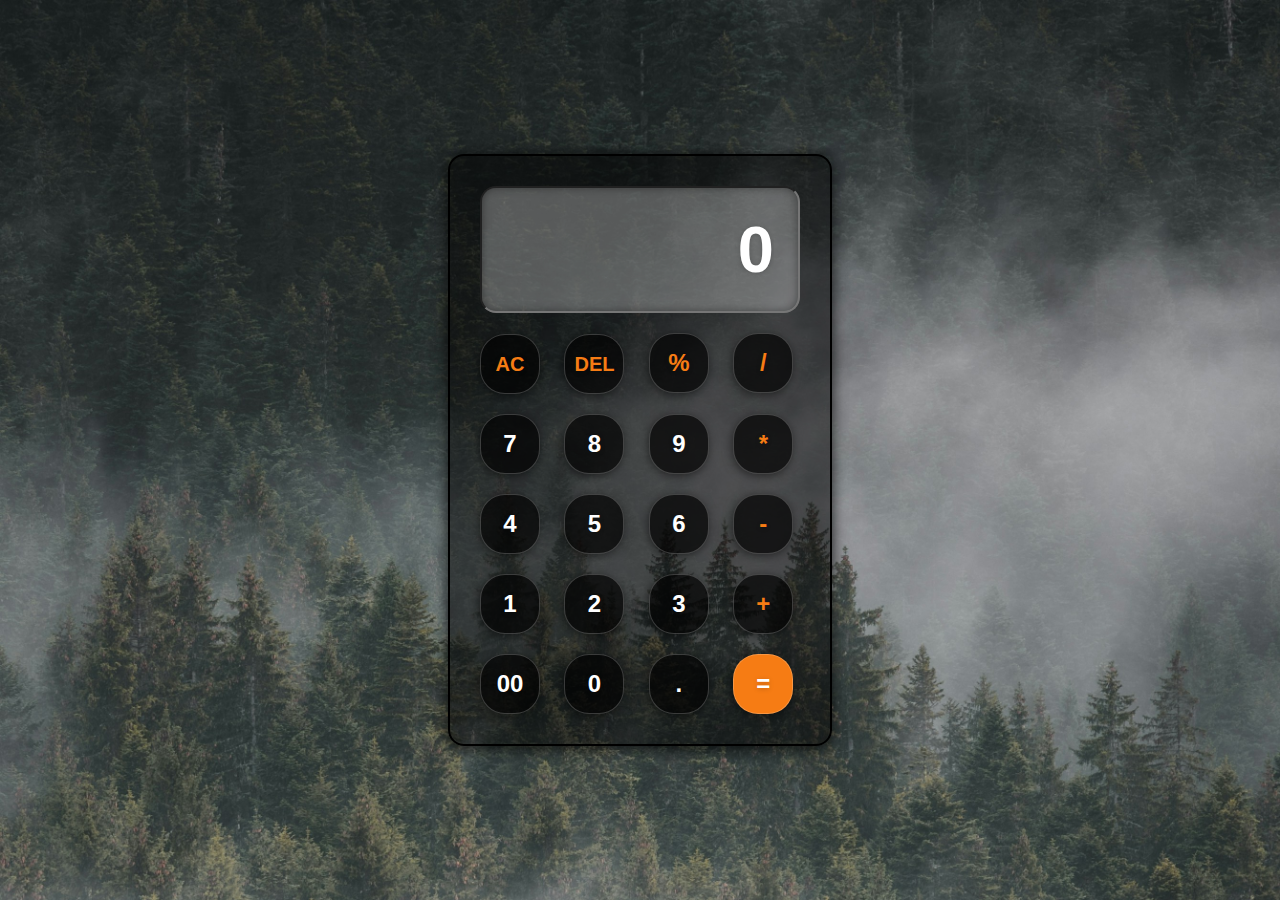
==== CALCULATOR/index.html @ f70cebb8 "task 3 calculator" ====
<!DOCTYPE html>
<html lang="en">
<head>
    <meta charset="UTF-8">
    <meta name="viewport" content="width=device-width, initial-scale=1.0">
    <link rel="stylesheet" href="style.css">
    <title>CALCULATOR</title>
</head>
<body>
    <div class="calculator">
        <input type="text" placeholder="0" id="inputBox" readonly>
        <div>
            <button class="operator ac">AC</button>
            <button class="operator del">DEL</button>
            <button class="operator">%</button>
            <button class="operator">/</button>
        </div>
        <div>
            <button>7</button>
            <button>8</button>
            <button>9</button>
            <button class="operator">*</button>
        </div>
        <div>
            <button>4</button>
            <button>5</button>
            <button>6</button>
            <button class="operator">-</button>
        </div>
        <div>
            <button>1</button>
            <button>2</button>
            <button>3</button>
            <button class="operator">+</button>
        </div>
        <div>
            <button>00</button>
            <button>0</button>
            <button>.</button>
            <button class="equalbtn">=</button>
        </div>
    </div>

    <script src="script.js"></script>
</body>
</html>
---- CALCULATOR/style.css ----
*{
    margin: 0;
    padding: 0;
    box-sizing: border-box;
    font-family: sans-serif;
    font-weight: bold;
}

body{
    width: 100%;
    height: 100vh;
    display: flex;
    justify-content: center;
    align-items: center;
    background: url(bg.jpg);
    background-size: cover;
}
.calculator{
    padding: 20px;
    border: 2px solid #000;
    border-radius: 16px;
    box-shadow: 0px 3px 15px rgba(0,0,0,0.8);
    background: rgba(0,0,0,0.5);
    }
input{
    width: 320px;
    padding: 24px;
    margin: 10px;
    background: rgba(255,255,255,0.3);
    box-shadow: inset 0px 0px 8px rgba(0,0,0,0.4);
    font-size: 65px;
    text-align: right;
    color: white;
    border-radius: 16px;
    text-shadow: 0px 1px 5px rgba(0,0,0,0.2);
}
input::placeholder{
    color: white;

}
button{
    width: 60px;
    height: 60px;
    margin: 10px;
    color: white;
    background: rgba(0,0,0,0.7);
    font-size: 24px;
    cursor: pointer;
    border: solid 1px rgba(255,255,255,0.2) ;
    border-radius: 25px;
    text-shadow: 0px 1px 5px rgba(0,0,0,0.2);
    box-shadow: -1px 2px 10px rgba(0,0,0,0.5);
}
.ac,.del{
    font-size: 20px;
}
button:hover{
    color: white;
    background: #f67c14;
}
.equalbtn{
    background: #f67c14;
}
.operator{
    color: #f67c14;
}
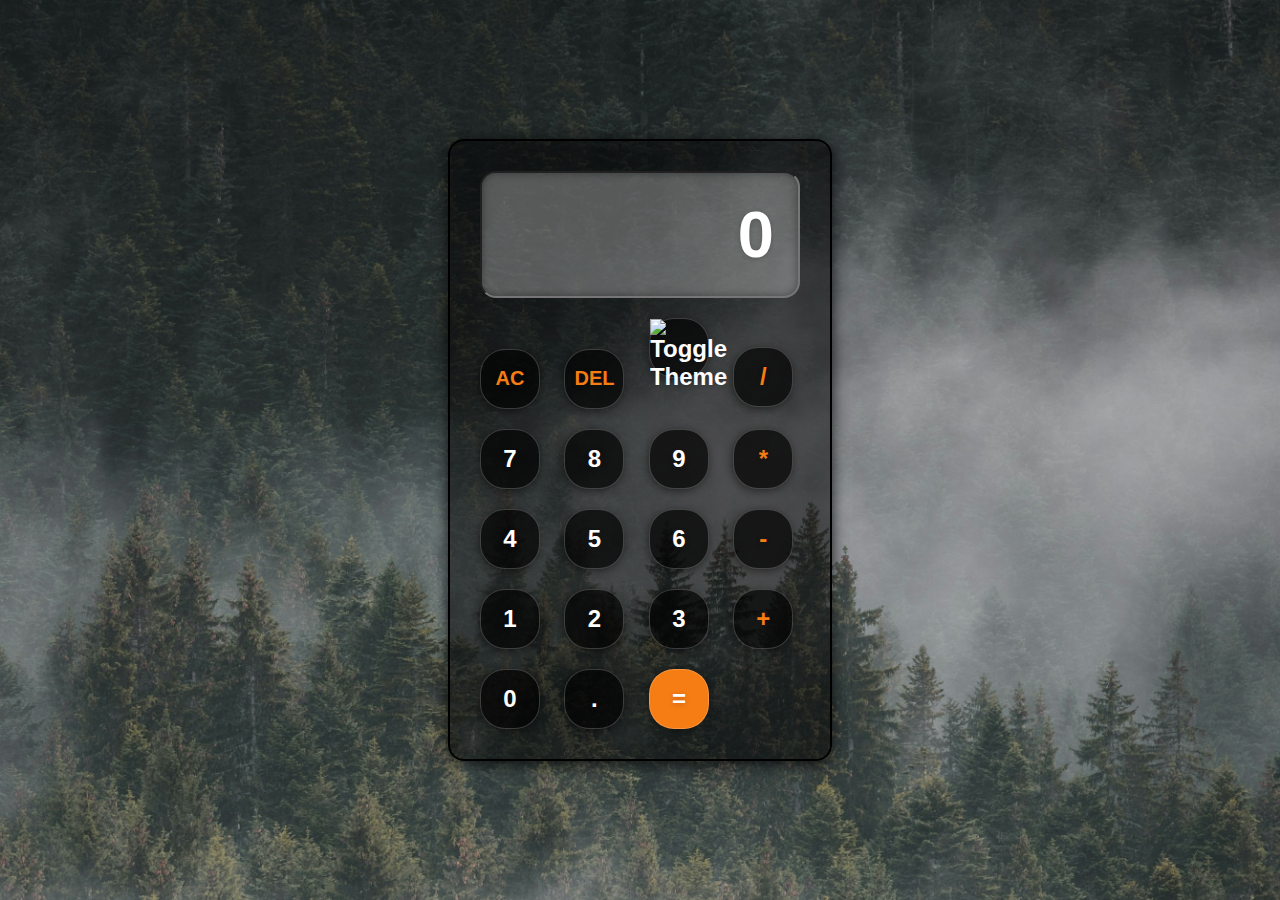
==== commit 66d7db3a: "Update index.html" ====
--- a/CALCULATOR/index.html
+++ b/CALCULATOR/index.html
@@ -12,7 +12,7 @@
         <div>
             <button class="operator ac">AC</button>
             <button class="operator del">DEL</button>
-            <button class="operator">%</button>
+            <button class="dark" id="themeToggle"><img src="moon.jpg" alt="Toggle Theme"></button>
             <button class="operator">/</button>
         </div>
         <div>
@@ -34,13 +34,14 @@
             <button class="operator">+</button>
         </div>
         <div>
-            <button>00</button>
             <button>0</button>
             <button>.</button>
             <button class="equalbtn">=</button>
         </div>
     </div>
 
+
     <script src="script.js"></script>
+
 </body>
-</html>+</html>
